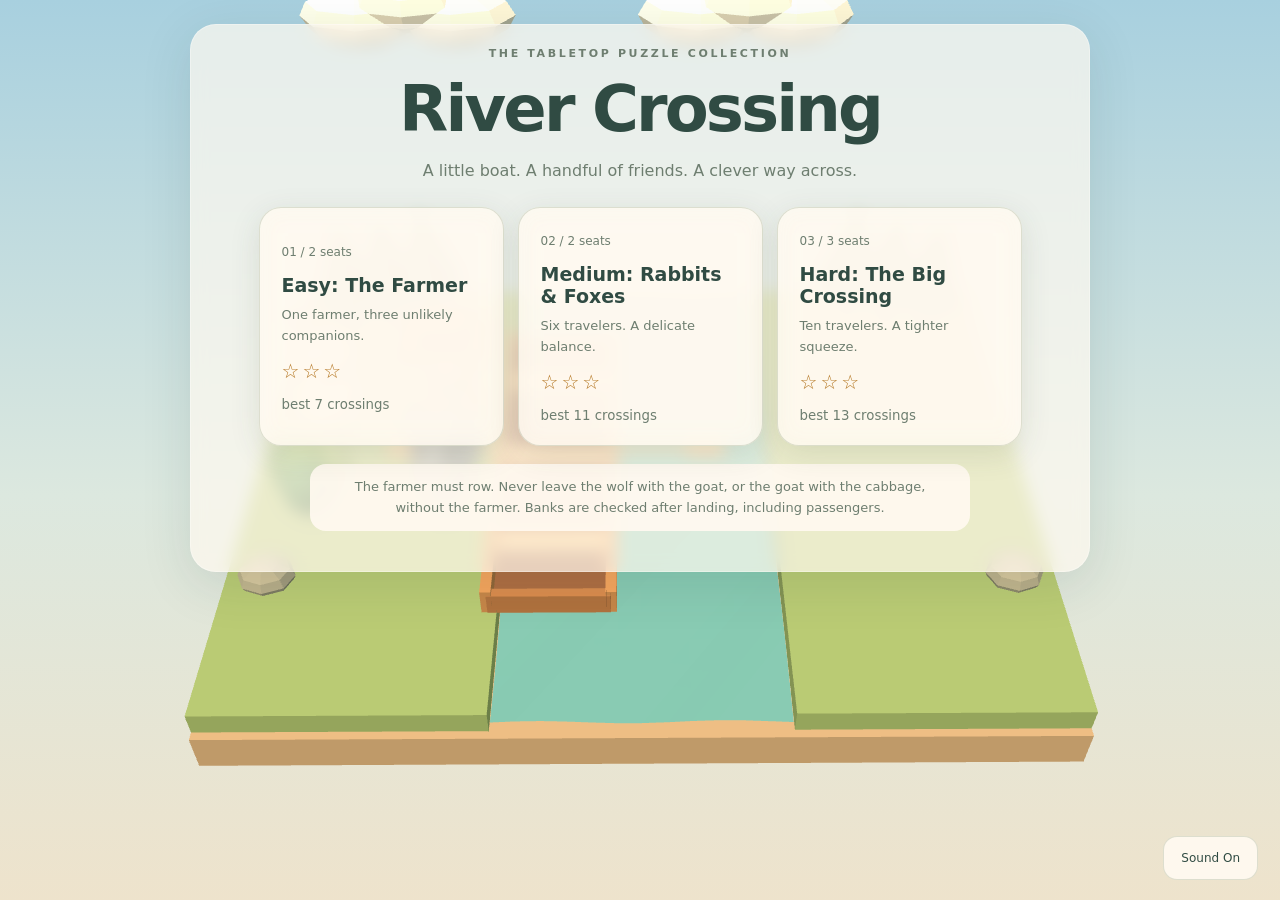
==== river-crossing/index.html @ 41173afe "River Crossing build for GitHub Pages Co-Authored-By: Claude Opus 5.5 <noreply@anthropic.com>" ====
<!doctype html><html lang="zh-TW"><head><meta charset="UTF-8"><meta name="viewport" content="width=device-width,initial-scale=1,viewport-fit=cover"><link rel="icon" href="data:image/svg+xml,%3Csvg xmlns=%27http://www.w3.org/2000/svg%27 viewBox=%270 0 64 64%27%3E%3Cpath fill=%27%2371b9bd%27 d=%27M0 0h64v64H0z%27/%3E%3Cpath fill=%27%23895b3e%27 d=%27M8 34h48L45 49H19z%27/%3E%3Cpath fill=%27%23fff5df%27 d=%27M30 10v21H14z%27/%3E%3C/svg%3E"><title>過河謎題 · River Crossing</title><meta name="description" content="A handmade 3D river-crossing logic puzzle. Three challenges, one little boat."><meta name="theme-color" content="#e9e4d5"><meta property="og:title" content="過河謎題 · River Crossing"><meta property="og:description" content="Three original tabletop adventures in logic."><meta property="og:type" content="website">  <script type="module" crossorigin src="./assets/index-Bd-CsnHm.js"></script>
  <link rel="stylesheet" crossorigin href="./assets/index-BgJKssHk.css">
</head><body><canvas id="scene" aria-label="Interactive river crossing diorama"></canvas><div id="app"></div></body></html>
---- river-crossing/assets/index-BgJKssHk.css ----
:root{color:#304b43;--accent:#426b58;--panel:#fffaf0ed;--muted:#6e7e70;background:#e9e4d5;font-family:ui-rounded,Avenir Next,system-ui,-apple-system,BlinkMacSystemFont,Segoe UI,Roboto,Noto Sans,Ubuntu,Cantarell,Helvetica Neue,sans-serif}*{box-sizing:border-box}html,body{height:100%;min-height:100%}body{margin:0;overflow:hidden}canvas{touch-action:none;display:block;position:fixed;top:0;bottom:0;left:0;right:0}button{font:inherit;cursor:pointer;color:inherit;background:#fffaf0;border:1px solid #506a4930;border-radius:14px;min-width:44px;min-height:44px;padding:10px 17px;transition:transform .15s,background .15s}button:hover{background:#f1e8d4;transform:translateY(-2px)}button:focus-visible{outline-offset:3px;outline:3px solid #dc9844}button:disabled{opacity:.45;cursor:default;transform:none}.primary{background:var(--accent);color:var(--accent-ink);border:0;font-weight:700}.primary:hover{background:var(--accent)}#app{pointer-events:none;position:fixed;top:0;bottom:0;left:0;right:0}#app>*{pointer-events:auto}.eyebrow{letter-spacing:.24em;color:var(--muted);font-size:11px;font-weight:800}h1{letter-spacing:-.045em;margin:14px 0;font-size:clamp(36px,5vw,64px);line-height:1.1}h2{margin:10px 0;font-size:25px}p{color:var(--muted);line-height:1.65}.menu{top:max(24px,env(safe-area-inset-top));text-align:center;max-height:calc(100dvh - 50px);position:absolute;left:5%;right:5%;overflow:auto}.menu .intro{max-width:560px;margin:0 auto 22px}.cards{justify-content:center;gap:14px;display:flex}.card{text-align:left;background:var(--panel);-webkit-backdrop-filter:blur(12px);backdrop-filter:blur(12px);border-radius:22px;width:245px;padding:22px;box-shadow:0 8px 30px #344a3520}.card .number{color:var(--muted);font-size:12px}.card strong{margin:14px 0 8px;font-size:19px;display:block}.card p{margin:0 0 12px;font-size:13px}.stars{color:#b77a29;letter-spacing:3px;font-size:20px}.card small{color:var(--muted);margin-top:14px;display:block}.preview{background:var(--panel);border-radius:16px;max-width:660px;margin:18px auto;padding:12px 20px;font-size:13px}.topbar{top:max(18px,env(safe-area-inset-top));justify-content:space-between;align-items:start;gap:15px;display:flex;position:absolute;left:24px;right:24px}.identity,.toolbar{background:var(--panel);border-radius:20px;padding:14px 18px;box-shadow:0 5px 25px #31493d10}.identity h2{margin:0 0 6px;font-size:20px}.identity span{color:var(--muted);font-size:13px}.toolbar{gap:5px;padding:6px;display:flex}.toolbar button{background:0 0;border:0;padding:8px 12px}.bottom{bottom:max(20px,env(safe-area-inset-bottom));text-align:center;width:min(620px,100% - 32px);position:absolute;left:50%;transform:translate(-50%)}.traveler-list{flex-wrap:wrap;justify-content:center;gap:5px;margin-bottom:12px;display:flex}.traveler-list button{background:var(--panel);padding:6px 10px;font-size:12px}.traveler-list button.selected{background:#dfc68e;border-color:#a77e38}.cross{min-width:210px;min-height:58px;font-size:19px;box-shadow:0 8px 25px #25473530}.help{background:var(--panel);border-radius:10px;margin:10px 0 0;padding:5px;font-size:12px}.hint{background:#fff4cf;border-radius:15px;margin-bottom:12px;padding:12px 18px;font-size:14px;box-shadow:0 4px 15px #58452b20}.toast{color:#805537;background:#fff1d8;border-radius:14px;width:max-content;max-width:90%;padding:12px 20px;position:absolute;top:140px;left:50%;transform:translate(-50%);box-shadow:0 5px 20px #344a3520}.scrim{-webkit-backdrop-filter:blur(4px);backdrop-filter:blur(4px);background:#1b332e66;place-items:center;padding:20px;display:grid;position:absolute;top:0;bottom:0;left:0;right:0}.modal{background:var(--panel);text-align:center;border-radius:28px;width:100%;max-width:470px;padding:32px;box-shadow:0 20px 90px #102c3340}.modal .actions{flex-wrap:wrap;justify-content:center;gap:8px;margin-top:24px;display:flex}.modal .stars{margin:20px;font-size:40px}.sound{right:22px;bottom:max(20px,env(safe-area-inset-bottom));background:var(--panel);font-size:12px;position:absolute}#debug{color:#bdf3d4;pointer-events:none;z-index:8;background:#122b2ede;padding:8px;font:11px monospace;position:fixed;bottom:8px;left:8px}.dark{--panel:#233e43ef;--muted:#b2c4bc;color:#f5eddb;background:#192f38}.dark button{color:#f5eddb;background:#29464b}.dark .primary{background:var(--accent);color:var(--accent-ink)}.dark .hint,.dark .toast{color:#fff4d5;background:#695737}.dark .traveler-list button.selected{background:#76643e}.dark .stars{color:#f1c568}@media (max-width:650px){.menu{top:max(20px,env(safe-area-inset-top));text-align:left;left:16px;right:16px}.menu .intro{margin-bottom:16px;font-size:13px}.menu h1{margin:10px 0;font-size:38px}.cards{flex-direction:column;gap:8px}.card{grid-template-columns:1fr auto;column-gap:12px;width:100%;padding:12px 16px;display:grid}.card .number{display:none}.card strong{margin:0 0 4px;font-size:16px}.card p{grid-column:1;margin:0;font-size:12px}.card .stars{grid-area:1/2;font-size:17px}.card small{grid-area:2/2;margin:0;font-size:11px}.preview{margin:12px 0;padding:9px 12px;font-size:11px}.topbar{left:12px;right:12px;top:max(12px,env(safe-area-inset-top));flex-direction:column;gap:8px}.identity{padding:10px 14px}.identity h2{font-size:17px}.toolbar{padding:3px}.toolbar button{padding:6px 11px;font-size:12px}.bottom{bottom:max(14px,env(safe-area-inset-bottom))}.cross{min-height:54px}.help{font-size:11px}.sound{bottom:auto;right:12px;top:max(12px,env(safe-area-inset-top));padding:8px;font-size:11px}.traveler-list{gap:4px}.traveler-list button{min-height:44px;padding:5px 8px;font-size:11px}.hint{padding:9px;font-size:12px}.modal{padding:24px}.toast{font-size:13px;top:150px}}@media (max-height:540px){.menu h1{margin:6px;font-size:32px}.menu .intro{margin-bottom:8px}.card{padding:12px}.preview{margin:8px auto}.bottom{bottom:8px}.help{display:none}.traveler-list{margin-bottom:5px}.topbar{top:10px}.hint{display:none}}@media (min-width:651px){.topbar{left:max(24px,env(safe-area-inset-left));right:max(24px,env(safe-area-inset-right))}.menu{left:max(5%,env(safe-area-inset-left));right:max(5%,env(safe-area-inset-right))}}body{background:linear-gradient(#a8d0df 0%,#dce8df 55%,#eee3cc 100%)}body.dark{background:linear-gradient(#172a46 0%,#685f7d 55%,#ba8b80 100%)}canvas{bottom:auto}.menu{background:var(--panel);-webkit-backdrop-filter:blur(8px);backdrop-filter:blur(8px);background:color-mix(in srgb,var(--panel) 76%,transparent);border:1px solid #ffffff50;border-radius:26px;max-width:900px;margin:auto;padding:22px;box-shadow:0 12px 50px #233e4320}.card{background:color-mix(in srgb,var(--panel) 80%,transparent)}.sheet-scrim{-webkit-backdrop-filter:none;backdrop-filter:none;background:0 0;place-items:end center;padding:0;pointer-events:none!important}.sheet-scrim .modal{pointer-events:auto;max-width:620px;max-height:40dvh;padding:18px 24px max(18px,env(safe-area-inset-bottom));border-radius:26px 26px 0 0;overflow:auto;box-shadow:0 -8px 35px #102c3325}.sheet-scrim h2{margin:6px 0;font-size:23px}.sheet-scrim p{margin:8px 0;line-height:1.5}.sheet-scrim .actions{margin-top:12px}.sheet-scrim .modal .stars{margin:8px;font-size:28px}@media (max-width:650px){.menu{padding:16px;top:78px}.menu h1{font-size:32px}.menu .intro{margin-bottom:10px}.sheet-scrim .modal{padding:16px}.sheet-scrim .eyebrow{display:none}}.challenge-banner{background:var(--panel);border-radius:18px;margin-bottom:14px;padding:12px}.target-chip{color:var(--accent);margin-top:7px;font-size:12px}.nickname{font-size:13px;display:block}.nickname input,#challenge-link{width:100%;min-height:44px;font:inherit;color:inherit;background:var(--panel);border:1px solid #789387;border-radius:10px;margin:7px 0;padding:10px;display:block}.scrim:not(.sheet-scrim) .modal{max-height:94dvh;overflow:auto}.share-image{object-fit:contain;width:100%;max-height:55dvh;display:block}.download{background:var(--accent);min-width:44px;min-height:44px;color:var(--accent-ink);border-radius:14px;justify-content:center;align-items:center;padding:10px 17px;text-decoration:none;display:inline-flex}.share-image+p{margin:8px 0}.challenge-banner p,.dark .target-chip{color:inherit}
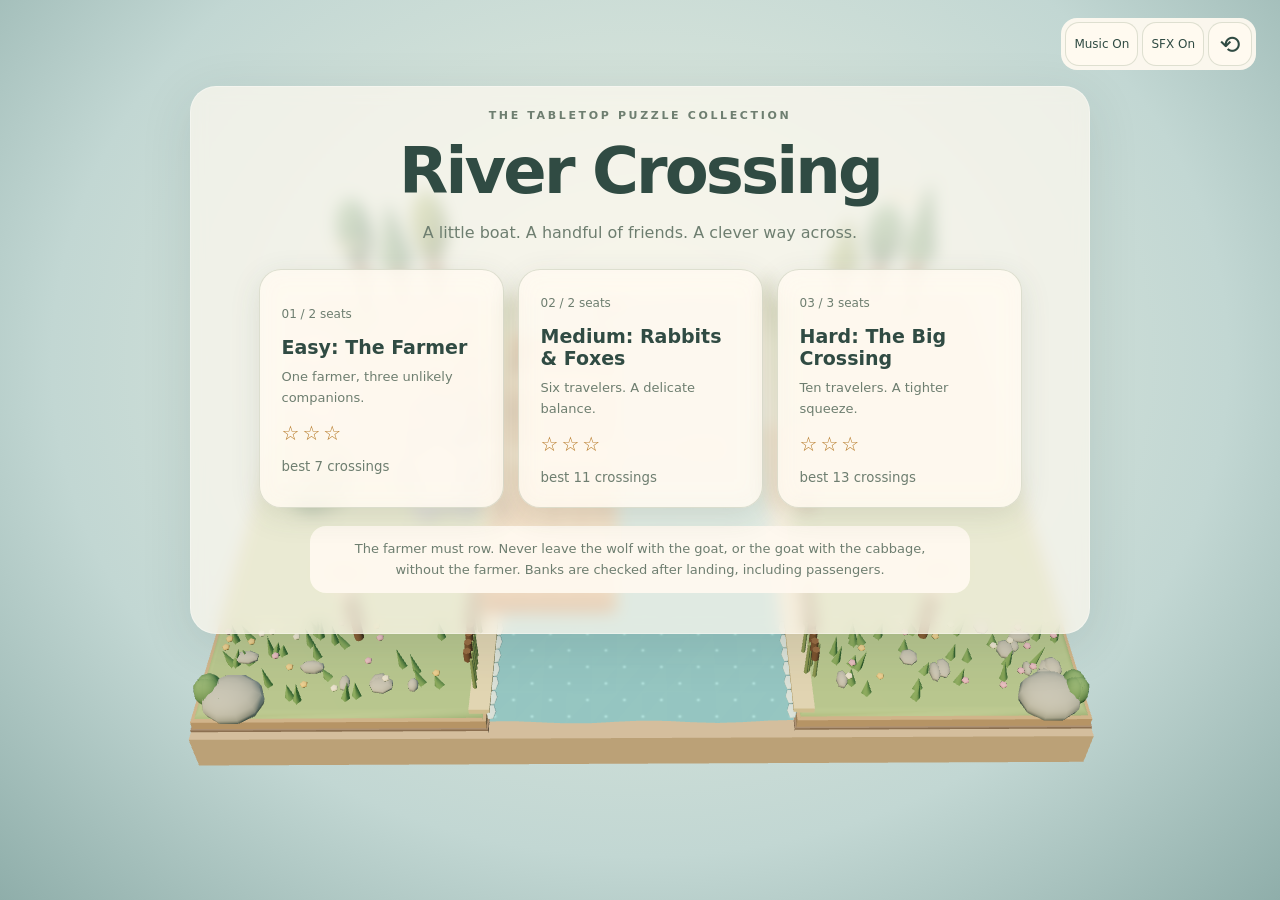
==== commit 367b81cb: "River Crossing: detailed toy art, background music, free camera (APPAI 7e81294) Co-Authored-By: Clau" ====
--- a/river-crossing/index.html
+++ b/river-crossing/index.html
@@ -1,3 +1,3 @@
-<!doctype html><html lang="zh-TW"><head><meta charset="UTF-8"><meta name="viewport" content="width=device-width,initial-scale=1,viewport-fit=cover"><link rel="icon" href="data:image/svg+xml,%3Csvg xmlns=%27http://www.w3.org/2000/svg%27 viewBox=%270 0 64 64%27%3E%3Cpath fill=%27%2371b9bd%27 d=%27M0 0h64v64H0z%27/%3E%3Cpath fill=%27%23895b3e%27 d=%27M8 34h48L45 49H19z%27/%3E%3Cpath fill=%27%23fff5df%27 d=%27M30 10v21H14z%27/%3E%3C/svg%3E"><title>過河謎題 · River Crossing</title><meta name="description" content="A handmade 3D river-crossing logic puzzle. Three challenges, one little boat."><meta name="theme-color" content="#e9e4d5"><meta property="og:title" content="過河謎題 · River Crossing"><meta property="og:description" content="Three original tabletop adventures in logic."><meta property="og:type" content="website">  <script type="module" crossorigin src="./assets/index-Bd-CsnHm.js"></script>
-  <link rel="stylesheet" crossorigin href="./assets/index-BgJKssHk.css">
+<!doctype html><html lang="zh-TW"><head><meta charset="UTF-8"><meta name="viewport" content="width=device-width,initial-scale=1,viewport-fit=cover"><link rel="icon" href="data:image/svg+xml,%3Csvg xmlns=%27http://www.w3.org/2000/svg%27 viewBox=%270 0 64 64%27%3E%3Cpath fill=%27%2371b9bd%27 d=%27M0 0h64v64H0z%27/%3E%3Cpath fill=%27%23895b3e%27 d=%27M8 34h48L45 49H19z%27/%3E%3Cpath fill=%27%23fff5df%27 d=%27M30 10v21H14z%27/%3E%3C/svg%3E"><title>過河謎題 · River Crossing</title><meta name="description" content="A handmade 3D river-crossing logic puzzle. Three challenges, one little boat."><meta name="theme-color" content="#e9e4d5"><meta property="og:title" content="過河謎題 · River Crossing"><meta property="og:description" content="Three original tabletop adventures in logic."><meta property="og:type" content="website">  <script type="module" crossorigin src="./assets/index-Bl9h_YrC.js"></script>
+  <link rel="stylesheet" crossorigin href="./assets/index-BcXbVdBb.css">
 </head><body><canvas id="scene" aria-label="Interactive river crossing diorama"></canvas><div id="app"></div></body></html>
--- a/river-crossing/assets/index-BcXbVdBb.css
+++ b/river-crossing/assets/index-BcXbVdBb.css
@@ -0,0 +1 @@
+:root{color:#304b43;--accent:#426b58;--panel:#fffaf0ed;--muted:#6e7e70;background:#e9e4d5;font-family:ui-rounded,Avenir Next,system-ui,-apple-system,BlinkMacSystemFont,Segoe UI,Roboto,Noto Sans,Ubuntu,Cantarell,Helvetica Neue,sans-serif}*{box-sizing:border-box}html,body{height:100%;min-height:100%}body{margin:0;overflow:hidden}canvas{touch-action:none;display:block;position:fixed;top:0;bottom:0;left:0;right:0}button{font:inherit;cursor:pointer;color:inherit;background:#fffaf0;border:1px solid #506a4930;border-radius:14px;min-width:44px;min-height:44px;padding:10px 17px;transition:transform .15s,background .15s}button:hover{background:#f1e8d4;transform:translateY(-2px)}button:focus-visible{outline-offset:3px;outline:3px solid #dc9844}button:disabled{opacity:.45;cursor:default;transform:none}.primary{background:var(--accent);color:var(--accent-ink);border:0;font-weight:700}.primary:hover{background:var(--accent)}#app{pointer-events:none;position:fixed;top:0;bottom:0;left:0;right:0}#app>*{pointer-events:auto}.eyebrow{letter-spacing:.24em;color:var(--muted);font-size:11px;font-weight:800}h1{letter-spacing:-.045em;margin:14px 0;font-size:clamp(36px,5vw,64px);line-height:1.1}h2{margin:10px 0;font-size:25px}p{color:var(--muted);line-height:1.65}.menu{top:max(24px,env(safe-area-inset-top));text-align:center;max-height:calc(100dvh - 50px);position:absolute;left:5%;right:5%;overflow:auto}.menu .intro{max-width:560px;margin:0 auto 22px}.cards{justify-content:center;gap:14px;display:flex}.card{text-align:left;background:var(--panel);-webkit-backdrop-filter:blur(12px);backdrop-filter:blur(12px);border-radius:22px;width:245px;padding:22px;box-shadow:0 8px 30px #344a3520}.card .number{color:var(--muted);font-size:12px}.card strong{margin:14px 0 8px;font-size:19px;display:block}.card p{margin:0 0 12px;font-size:13px}.stars{color:#b77a29;letter-spacing:3px;font-size:20px}.card small{color:var(--muted);margin-top:14px;display:block}.preview{background:var(--panel);border-radius:16px;max-width:660px;margin:18px auto;padding:12px 20px;font-size:13px}.topbar{top:max(18px,env(safe-area-inset-top));justify-content:space-between;align-items:start;gap:15px;display:flex;position:absolute;left:24px;right:24px}.identity,.toolbar{background:var(--panel);border-radius:20px;padding:14px 18px;box-shadow:0 5px 25px #31493d10}.identity h2{margin:0 0 6px;font-size:20px}.identity span{color:var(--muted);font-size:13px}.toolbar{gap:5px;padding:6px;display:flex}.toolbar button{background:0 0;border:0;padding:8px 12px}.bottom{bottom:max(20px,env(safe-area-inset-bottom));text-align:center;width:min(620px,100% - 32px);position:absolute;left:50%;transform:translate(-50%)}.traveler-list{flex-wrap:wrap;justify-content:center;gap:5px;margin-bottom:12px;display:flex}.traveler-list button{background:var(--panel);padding:6px 10px;font-size:12px}.traveler-list button.selected{background:#dfc68e;border-color:#a77e38}.cross{min-width:210px;min-height:58px;font-size:19px;box-shadow:0 8px 25px #25473530}.help{background:var(--panel);border-radius:10px;margin:10px 0 0;padding:5px;font-size:12px}.hint{background:#fff4cf;border-radius:15px;margin-bottom:12px;padding:12px 18px;font-size:14px;box-shadow:0 4px 15px #58452b20}.toast{color:#805537;background:#fff1d8;border-radius:14px;width:max-content;max-width:90%;padding:12px 20px;position:absolute;top:140px;left:50%;transform:translate(-50%);box-shadow:0 5px 20px #344a3520}.scrim{-webkit-backdrop-filter:blur(4px);backdrop-filter:blur(4px);background:#1b332e66;place-items:center;padding:20px;display:grid;position:absolute;top:0;bottom:0;left:0;right:0}.modal{background:var(--panel);text-align:center;border-radius:28px;width:100%;max-width:470px;padding:32px;box-shadow:0 20px 90px #102c3340}.modal .actions{flex-wrap:wrap;justify-content:center;gap:8px;margin-top:24px;display:flex}.modal .stars{margin:20px;font-size:40px}.sound{right:22px;bottom:max(20px,env(safe-area-inset-bottom));background:var(--panel);font-size:12px;position:absolute}#debug{color:#bdf3d4;pointer-events:none;z-index:8;background:#122b2ede;padding:8px;font:11px monospace;position:fixed;bottom:8px;left:8px}.dark{--panel:#233e43ef;--muted:#b2c4bc;color:#f5eddb;background:#192f38}.dark button{color:#f5eddb;background:#29464b}.dark .primary{background:var(--accent);color:var(--accent-ink)}.dark .hint,.dark .toast{color:#fff4d5;background:#695737}.dark .traveler-list button.selected{background:#76643e}.dark .stars{color:#f1c568}@media (max-width:650px){.menu{top:max(20px,env(safe-area-inset-top));text-align:left;left:16px;right:16px}.menu .intro{margin-bottom:16px;font-size:13px}.menu h1{margin:10px 0;font-size:38px}.cards{flex-direction:column;gap:8px}.card{grid-template-columns:1fr auto;column-gap:12px;width:100%;padding:12px 16px;display:grid}.card .number{display:none}.card strong{margin:0 0 4px;font-size:16px}.card p{grid-column:1;margin:0;font-size:12px}.card .stars{grid-area:1/2;font-size:17px}.card small{grid-area:2/2;margin:0;font-size:11px}.preview{margin:12px 0;padding:9px 12px;font-size:11px}.topbar{left:12px;right:12px;top:max(12px,env(safe-area-inset-top));flex-direction:column;gap:8px}.identity{padding:10px 14px}.identity h2{font-size:17px}.toolbar{padding:3px}.toolbar button{padding:6px 11px;font-size:12px}.bottom{bottom:max(14px,env(safe-area-inset-bottom))}.cross{min-height:54px}.help{font-size:11px}.sound{bottom:auto;right:12px;top:max(12px,env(safe-area-inset-top));padding:8px;font-size:11px}.traveler-list{gap:4px}.traveler-list button{min-height:44px;padding:5px 8px;font-size:11px}.hint{padding:9px;font-size:12px}.modal{padding:24px}.toast{font-size:13px;top:150px}}@media (max-height:540px){.menu h1{margin:6px;font-size:32px}.menu .intro{margin-bottom:8px}.card{padding:12px}.preview{margin:8px auto}.bottom{bottom:8px}.help{display:none}.traveler-list{margin-bottom:5px}.topbar{top:10px}.hint{display:none}}@media (min-width:651px){.topbar{left:max(24px,env(safe-area-inset-left));right:max(24px,env(safe-area-inset-right))}.menu{left:max(5%,env(safe-area-inset-left));right:max(5%,env(safe-area-inset-right))}}canvas{bottom:auto}.menu{background:var(--panel);-webkit-backdrop-filter:blur(8px);backdrop-filter:blur(8px);background:color-mix(in srgb,var(--panel) 76%,transparent);border:1px solid #ffffff50;border-radius:26px;max-width:900px;margin:auto;padding:22px;box-shadow:0 12px 50px #233e4320}.card{background:color-mix(in srgb,var(--panel) 80%,transparent)}.sheet-scrim{-webkit-backdrop-filter:none;backdrop-filter:none;background:0 0;place-items:end center;padding:0;pointer-events:none!important}.sheet-scrim .modal{pointer-events:auto;max-width:620px;max-height:40dvh;padding:18px 24px max(18px,env(safe-area-inset-bottom));border-radius:26px 26px 0 0;overflow:auto;box-shadow:0 -8px 35px #102c3325}.sheet-scrim h2{margin:6px 0;font-size:23px}.sheet-scrim p{margin:8px 0;line-height:1.5}.sheet-scrim .actions{margin-top:12px}.sheet-scrim .modal .stars{margin:8px;font-size:28px}@media (max-width:650px){.menu{padding:16px;top:78px}.menu h1{font-size:32px}.menu .intro{margin-bottom:10px}.sheet-scrim .modal{padding:16px}.sheet-scrim .eyebrow{display:none}}.challenge-banner{background:var(--panel);border-radius:18px;margin-bottom:14px;padding:12px}.target-chip{color:var(--accent);margin-top:7px;font-size:12px}.nickname{font-size:13px;display:block}.nickname input,#challenge-link{width:100%;min-height:44px;font:inherit;color:inherit;background:var(--panel);border:1px solid #789387;border-radius:10px;margin:7px 0;padding:10px;display:block}.scrim:not(.sheet-scrim) .modal{max-height:94dvh;overflow:auto}.share-image{object-fit:contain;width:100%;max-height:55dvh;display:block}.download{background:var(--accent);min-width:44px;min-height:44px;color:var(--accent-ink);border-radius:14px;justify-content:center;align-items:center;padding:10px 17px;text-decoration:none;display:inline-flex}.share-image+p{margin:8px 0}.challenge-banner p,.dark .target-chip{color:inherit}.sound{min-width:44px;min-height:44px}.sound.music{left:16px;right:auto}body{background:radial-gradient(at 50% 40%,#e8eee1 0%,#c2d7d3 65%,#8faeaa 100%)}body.dark{background:radial-gradient(at 50% 40%,#66627d,#292e47)}@media (max-width:650px){.sound.music{left:auto;right:12px;top:max(62px,calc(env(safe-area-inset-top) + 50px));width:104px}.sound:not(.music){width:104px}.topbar .identity{max-width:calc(100% - 116px);min-height:100px}.menu{padding-top:94px}}.view-tools{top:max(18px,env(safe-area-inset-top));background:var(--panel);border-radius:16px;gap:4px;padding:4px;display:flex;position:absolute;right:24px}.view-tools .sound{width:auto;min-width:44px;min-height:44px;padding:8px;font-size:12px;position:static}.view-tools>button:last-child{padding:4px 10px;font-size:25px}.topbar{right:290px}.menu{max-height:calc(100dvh - 106px);top:86px}@media (max-width:1000px) and (min-width:651px){.topbar{padding-top:62px;right:24px}.menu{top:86px}}@media (max-width:650px){.view-tools{top:max(12px,env(safe-area-inset-top));gap:2px;padding:3px;right:12px}.view-tools .sound{width:auto;padding:6px;font-size:11px;position:static}.topbar{padding-top:60px;right:12px}.topbar .identity{max-width:100%;min-height:0}.menu{max-height:calc(100dvh - 92px);padding-top:16px;top:76px}}
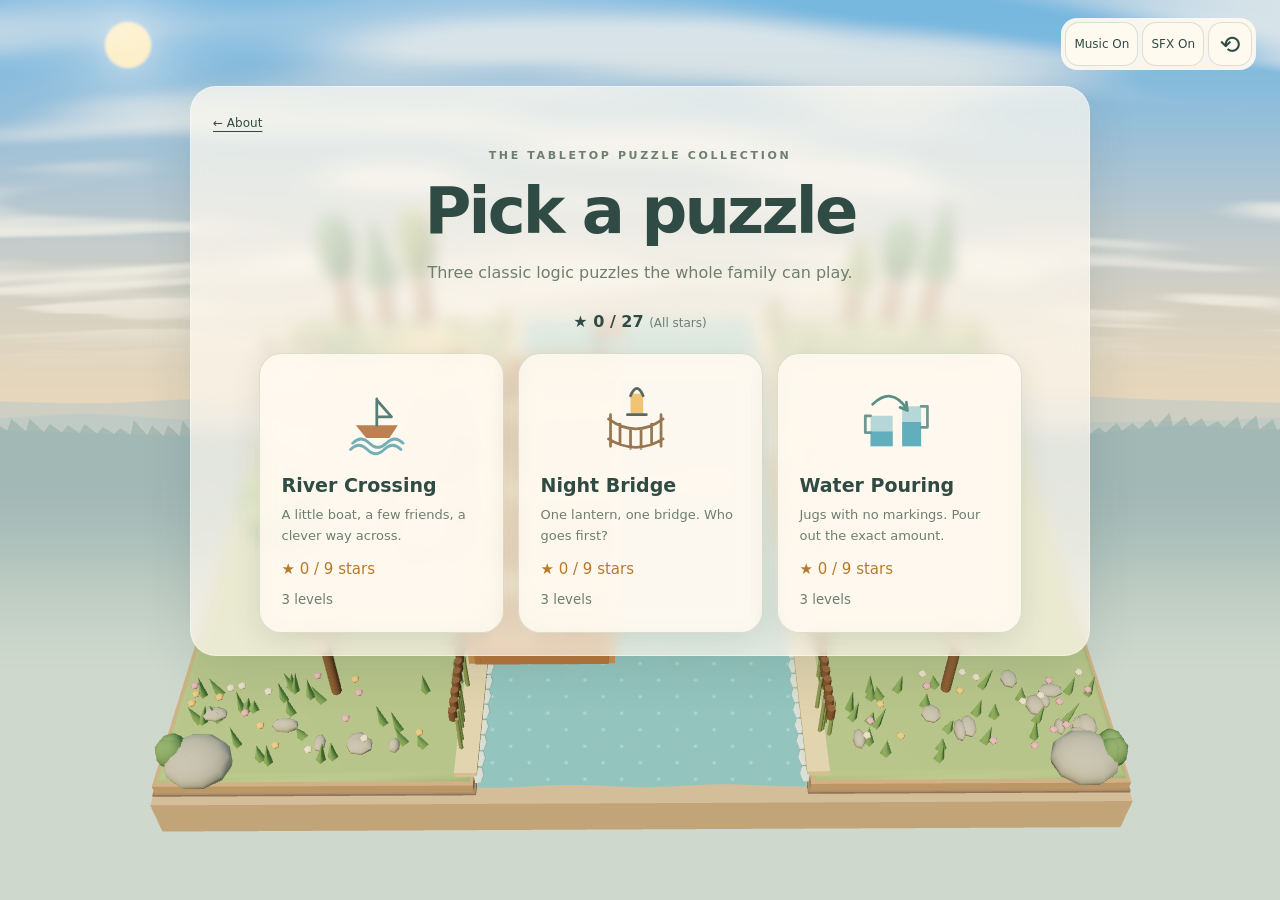
==== commit e1dafe82: "Puzzle collection: home screen, Night Bridge, Water Pouring, richer sky (APPAI 0426d9d)" ====
--- a/river-crossing/index.html
+++ b/river-crossing/index.html
@@ -1,3 +1,4 @@
-<!doctype html><html lang="zh-TW"><head><meta charset="UTF-8"><meta name="viewport" content="width=device-width,initial-scale=1,viewport-fit=cover"><link rel="icon" href="data:image/svg+xml,%3Csvg xmlns=%27http://www.w3.org/2000/svg%27 viewBox=%270 0 64 64%27%3E%3Cpath fill=%27%2371b9bd%27 d=%27M0 0h64v64H0z%27/%3E%3Cpath fill=%27%23895b3e%27 d=%27M8 34h48L45 49H19z%27/%3E%3Cpath fill=%27%23fff5df%27 d=%27M30 10v21H14z%27/%3E%3C/svg%3E"><title>過河謎題 · River Crossing</title><meta name="description" content="A handmade 3D river-crossing logic puzzle. Three challenges, one little boat."><meta name="theme-color" content="#e9e4d5"><meta property="og:title" content="過河謎題 · River Crossing"><meta property="og:description" content="Three original tabletop adventures in logic."><meta property="og:type" content="website">  <script type="module" crossorigin src="./assets/index-Bl9h_YrC.js"></script>
-  <link rel="stylesheet" crossorigin href="./assets/index-BcXbVdBb.css">
-</head><body><canvas id="scene" aria-label="Interactive river crossing diorama"></canvas><div id="app"></div></body></html>
+<!doctype html><html lang="zh-TW"><head><meta charset="UTF-8"><meta name="viewport" content="width=device-width,initial-scale=1,viewport-fit=cover"><link rel="icon" href="data:image/svg+xml,%3Csvg xmlns=%27http://www.w3.org/2000/svg%27 viewBox=%270 0 64 64%27%3E%3Cpath fill=%27%2371b9bd%27 d=%27M0 0h64v64H0z%27/%3E%3Cpath fill=%27%23895b3e%27 d=%27M8 34h48L45 49H19z%27/%3E%3Cpath fill=%27%23fff5df%27 d=%27M30 10v21H14z%27/%3E%3C/svg%3E"><title>桌上謎題 · Tabletop Puzzles</title><meta name="description" content="Three original 3D logic puzzles: River Crossing, Night Bridge and Water Pouring."><meta name="theme-color" content="#e9e4d5"><meta property="og:title" content="桌上謎題 · Tabletop Puzzles"><meta property="og:description" content="Three original tabletop adventures in logic."><meta property="og:type" content="website">  <script type="module" crossorigin src="./assets/index-BTgYqY1a.js"></script>
+  <link rel="modulepreload" crossorigin href="./assets/three-L7Zacm_L.js">
+  <link rel="stylesheet" crossorigin href="./assets/index-DZW6DZzX.css">
+</head><body><canvas id="scene" aria-label="Interactive tabletop puzzle diorama"></canvas><div id="app"></div></body></html>
--- a/river-crossing/assets/index-DZW6DZzX.css
+++ b/river-crossing/assets/index-DZW6DZzX.css
@@ -0,0 +1 @@
+:root{color:#304b43;--accent:#426b58;--panel:#fffaf0ed;--muted:#6e7e70;background:#e9e4d5;font-family:ui-rounded,Avenir Next,system-ui,-apple-system,BlinkMacSystemFont,Segoe UI,Roboto,Noto Sans,Ubuntu,Cantarell,Helvetica Neue,sans-serif}*{box-sizing:border-box}html,body{height:100%;min-height:100%}body{margin:0;overflow:hidden}canvas{touch-action:none;display:block;position:fixed;top:0;bottom:0;left:0;right:0}button{font:inherit;cursor:pointer;color:inherit;background:#fffaf0;border:1px solid #506a4930;border-radius:14px;min-width:44px;min-height:44px;padding:10px 17px;transition:transform .15s,background .15s}button:hover{background:#f1e8d4;transform:translateY(-2px)}button:focus-visible{outline-offset:3px;outline:3px solid #dc9844}button:disabled{opacity:.45;cursor:default;transform:none}.primary{background:var(--accent);color:var(--accent-ink);border:0;font-weight:700}.primary:hover{background:var(--accent)}#app{pointer-events:none;position:fixed;top:0;bottom:0;left:0;right:0}#app>*{pointer-events:auto}.eyebrow{letter-spacing:.24em;color:var(--muted);font-size:11px;font-weight:800}h1{letter-spacing:-.045em;margin:14px 0;font-size:clamp(36px,5vw,64px);line-height:1.1}h2{margin:10px 0;font-size:25px}p{color:var(--muted);line-height:1.65}.menu{top:max(24px,env(safe-area-inset-top));text-align:center;max-height:calc(100dvh - 50px);position:absolute;left:5%;right:5%;overflow:auto}.menu .intro{max-width:560px;margin:0 auto 22px}.cards{justify-content:center;gap:14px;display:flex}.card{text-align:left;background:var(--panel);-webkit-backdrop-filter:blur(12px);backdrop-filter:blur(12px);border-radius:22px;width:245px;padding:22px;box-shadow:0 8px 30px #344a3520}.card .number{color:var(--muted);font-size:12px}.card strong{margin:14px 0 8px;font-size:19px;display:block}.card p{margin:0 0 12px;font-size:13px}.stars{color:#b77a29;letter-spacing:3px;font-size:20px}.card small{color:var(--muted);margin-top:14px;display:block}.preview{background:var(--panel);border-radius:16px;max-width:660px;margin:18px auto;padding:12px 20px;font-size:13px}.topbar{top:max(18px,env(safe-area-inset-top));justify-content:space-between;align-items:start;gap:15px;display:flex;position:absolute;left:24px;right:24px}.identity,.toolbar{background:var(--panel);border-radius:20px;padding:14px 18px;box-shadow:0 5px 25px #31493d10}.identity h2{margin:0 0 6px;font-size:20px}.identity span{color:var(--muted);font-size:13px}.toolbar{gap:5px;padding:6px;display:flex}.toolbar button{background:0 0;border:0;padding:8px 12px}.bottom{bottom:max(20px,env(safe-area-inset-bottom));text-align:center;width:min(620px,100% - 32px);position:absolute;left:50%;transform:translate(-50%)}.traveler-list{flex-wrap:wrap;justify-content:center;gap:5px;margin-bottom:12px;display:flex}.traveler-list button{background:var(--panel);padding:6px 10px;font-size:12px}.traveler-list button.selected{background:#dfc68e;border-color:#a77e38}.cross{min-width:210px;min-height:58px;font-size:19px;box-shadow:0 8px 25px #25473530}.help{background:var(--panel);border-radius:10px;margin:10px 0 0;padding:5px;font-size:12px}.hint{background:#fff4cf;border-radius:15px;margin-bottom:12px;padding:12px 18px;font-size:14px;box-shadow:0 4px 15px #58452b20}.toast{color:#805537;background:#fff1d8;border-radius:14px;width:max-content;max-width:90%;padding:12px 20px;position:absolute;top:140px;left:50%;transform:translate(-50%);box-shadow:0 5px 20px #344a3520}.scrim{-webkit-backdrop-filter:blur(4px);backdrop-filter:blur(4px);background:#1b332e66;place-items:center;padding:20px;display:grid;position:absolute;top:0;bottom:0;left:0;right:0}.modal{background:var(--panel);text-align:center;border-radius:28px;width:100%;max-width:470px;padding:32px;box-shadow:0 20px 90px #102c3340}.modal .actions{flex-wrap:wrap;justify-content:center;gap:8px;margin-top:24px;display:flex}.modal .stars{margin:20px;font-size:40px}.sound{right:22px;bottom:max(20px,env(safe-area-inset-bottom));background:var(--panel);font-size:12px;position:absolute}#debug{color:#bdf3d4;pointer-events:none;z-index:8;background:#122b2ede;padding:8px;font:11px monospace;position:fixed;bottom:8px;left:8px}.dark{--panel:#233e43ef;--muted:#b2c4bc;color:#f5eddb;background:#192f38}.dark button{color:#f5eddb;background:#29464b}.dark .primary{background:var(--accent);color:var(--accent-ink)}.dark .hint,.dark .toast{color:#fff4d5;background:#695737}.dark .traveler-list button.selected{background:#76643e}.dark .stars{color:#f1c568}@media (max-width:650px){.menu{top:max(20px,env(safe-area-inset-top));text-align:left;left:16px;right:16px}.menu .intro{margin-bottom:16px;font-size:13px}.menu h1{margin:10px 0;font-size:38px}.cards{flex-direction:column;gap:8px}.card{grid-template-columns:1fr auto;column-gap:12px;width:100%;padding:12px 16px;display:grid}.card .number{display:none}.card strong{margin:0 0 4px;font-size:16px}.card p{grid-column:1;margin:0;font-size:12px}.card .stars{grid-area:1/2;font-size:17px}.card small{grid-area:2/2;margin:0;font-size:11px}.preview{margin:12px 0;padding:9px 12px;font-size:11px}.topbar{left:12px;right:12px;top:max(12px,env(safe-area-inset-top));flex-direction:column;gap:8px}.identity{padding:10px 14px}.identity h2{font-size:17px}.toolbar{padding:3px}.toolbar button{padding:6px 11px;font-size:12px}.bottom{bottom:max(14px,env(safe-area-inset-bottom))}.cross{min-height:54px}.help{font-size:11px}.sound{bottom:auto;right:12px;top:max(12px,env(safe-area-inset-top));padding:8px;font-size:11px}.traveler-list{gap:4px}.traveler-list button{min-height:44px;padding:5px 8px;font-size:11px}.hint{padding:9px;font-size:12px}.modal{padding:24px}.toast{font-size:13px;top:150px}}@media (max-height:540px){.menu h1{margin:6px;font-size:32px}.menu .intro{margin-bottom:8px}.card{padding:12px}.preview{margin:8px auto}.bottom{bottom:8px}.help{display:none}.traveler-list{margin-bottom:5px}.topbar{top:10px}.hint{display:none}}@media (min-width:651px){.topbar{left:max(24px,env(safe-area-inset-left));right:max(24px,env(safe-area-inset-right))}.menu{left:max(5%,env(safe-area-inset-left));right:max(5%,env(safe-area-inset-right))}}body,body.dark{background:#e7d7bb}body.night{background:#686781}canvas{bottom:auto}.menu{background:var(--panel);-webkit-backdrop-filter:blur(8px);backdrop-filter:blur(8px);background:color-mix(in srgb,var(--panel) 76%,transparent);border:1px solid #ffffff50;border-radius:26px;max-width:900px;margin:auto;padding:22px;box-shadow:0 12px 50px #233e4320}.card{background:color-mix(in srgb,var(--panel) 80%,transparent)}.sheet-scrim{-webkit-backdrop-filter:none;backdrop-filter:none;background:0 0;place-items:end center;padding:0;pointer-events:none!important}.sheet-scrim .modal{pointer-events:auto;max-width:620px;max-height:40dvh;padding:18px 24px max(18px,env(safe-area-inset-bottom));border-radius:26px 26px 0 0;overflow:auto;box-shadow:0 -8px 35px #102c3325}.sheet-scrim h2{margin:6px 0;font-size:23px}.sheet-scrim p{margin:8px 0;line-height:1.5}.sheet-scrim .actions{margin-top:12px}.sheet-scrim .modal .stars{margin:8px;font-size:28px}@media (max-width:650px){.menu{padding:16px;top:78px}.menu h1{font-size:32px}.menu .intro{margin-bottom:10px}.sheet-scrim .modal{padding:16px}.sheet-scrim .eyebrow{display:none}}.challenge-banner{background:var(--panel);border-radius:18px;margin-bottom:14px;padding:12px}.target-chip{color:var(--accent);margin-top:7px;font-size:12px}.nickname{font-size:13px;display:block}.nickname input,#challenge-link{width:100%;min-height:44px;font:inherit;color:inherit;background:var(--panel);border:1px solid #789387;border-radius:10px;margin:7px 0;padding:10px;display:block}.scrim:not(.sheet-scrim) .modal{max-height:94dvh;overflow:auto}.share-image{object-fit:contain;width:100%;max-height:55dvh;display:block}.download{background:var(--accent);min-width:44px;min-height:44px;color:var(--accent-ink);border-radius:14px;justify-content:center;align-items:center;padding:10px 17px;text-decoration:none;display:inline-flex}.share-image+p{margin:8px 0}.challenge-banner p,.dark .target-chip{color:inherit}.sound{min-width:44px;min-height:44px}.sound.music{left:16px;right:auto}@media (max-width:650px){.sound.music{left:auto;right:12px;top:max(62px,calc(env(safe-area-inset-top) + 50px));width:104px}.sound:not(.music){width:104px}.topbar .identity{max-width:calc(100% - 116px);min-height:100px}.menu{padding-top:94px}}.view-tools{top:max(18px,env(safe-area-inset-top));background:var(--panel);border-radius:16px;gap:4px;padding:4px;display:flex;position:absolute;right:24px}.view-tools .sound{width:auto;min-width:44px;min-height:44px;padding:8px;font-size:12px;position:static}.view-tools>button:last-child{padding:4px 10px;font-size:25px}.topbar{right:290px}.menu{top:max(86px,calc(env(safe-area-inset-top) + 68px));max-height:calc(100dvh - max(86px,calc(env(safe-area-inset-top) + 68px)) - max(20px,env(safe-area-inset-bottom)))}@media (max-width:1000px) and (min-width:651px){.topbar{right:24px;top:max(80px,calc(env(safe-area-inset-top) + 62px))}.menu{top:86px}}@media (max-width:650px){.view-tools{top:max(12px,env(safe-area-inset-top));right:max(12px,env(safe-area-inset-right));gap:2px;padding:3px}.view-tools .sound{width:auto;padding:6px;font-size:11px;position:static}.topbar{left:max(12px,env(safe-area-inset-left));right:max(12px,env(safe-area-inset-right));top:max(72px,calc(env(safe-area-inset-top) + 60px))}.topbar .identity{max-width:100%;min-height:0}.menu{top:max(76px,calc(env(safe-area-inset-top) + 64px));max-height:calc(100dvh - max(76px,calc(env(safe-area-inset-top) + 64px)) - max(16px,env(safe-area-inset-bottom)));padding-top:16px}}.level-heading{align-items:stretch;gap:10px;min-width:0;display:flex}.home{background:var(--panel);flex-direction:column;flex:0 0 64px;justify-content:center;align-items:center;gap:3px;padding:8px;font-size:12px;font-weight:700;display:flex;box-shadow:0 5px 25px #31493d10}.identity{min-width:0}.identity>span{line-height:1.55;display:block}.toolbar{flex-shrink:0}.about-link{width:-moz-fit-content;width:fit-content;min-height:44px;color:inherit;text-underline-offset:4px;align-items:center;margin:-8px 0 4px;font-size:12px;display:flex}.about-link:focus-visible{outline-offset:3px;border-radius:6px;outline:3px solid #dc9844}@media (max-width:650px){.level-heading{gap:8px;width:100%}.home{flex-basis:60px}.identity{flex:1}.identity>span{font-size:12px}}@media (prefers-reduced-motion:reduce){button{transition:none}}.puzzle-card svg{width:76px;height:80px;margin:0 auto 12px;display:block}.puzzle-card .stars{letter-spacing:0;font-size:15px}.puzzle-card{min-height:280px}.total-stars{color:inherit;margin:0 0 18px;font-weight:700}.total-stars small{color:var(--muted);font-size:12px;font-weight:400}.all-puzzles{background:0 0;border:0;margin:-8px 0 4px;padding:8px 0;font-size:13px;display:block}.loading{background:var(--panel);border-radius:16px;padding:12px 18px;position:absolute;top:45%;left:50%;transform:translate(-50%)}.lantern-gauge{background:#58706c40;border-radius:4px;width:100%;height:6px;margin-top:7px;display:block;overflow:hidden}.lantern-gauge i{background:#9cad66;height:100%;transition:width 80ms;display:block}.lantern-gauge.low i{background:#e1a74b}.goal{margin-top:4px;font-weight:600;display:block}.water-actions{justify-content:center;gap:8px;display:flex}.jug-chip{min-width:104px}.mini-fill{background:#527b7540;border-radius:3px;height:4px;margin-top:5px;display:block;overflow:hidden}.mini-fill i{background:#64aebb;height:100%;display:block}.view-tools>button{min-width:44px;min-height:44px;padding:8px;font-size:12px}.bottom .help{line-height:1.5}.modal{overflow-wrap:anywhere}.traveler-list button{white-space:nowrap}@media (max-width:650px){.puzzle-card{grid-template-columns:60px 1fr auto;gap:4px 10px;min-height:118px;padding:14px 12px}.puzzle-card svg{grid-area:1/1/4;width:56px;height:65px;margin:auto}.puzzle-card strong{grid-area:1/2/auto/4}.puzzle-card p{grid-area:2/2/auto/4}.puzzle-card .stars{grid-area:3/2;font-size:13px}.puzzle-card small{grid-area:3/3}.total-stars{margin-bottom:12px}.view-tools>button{padding:6px;font-size:11px}.traveler-list{max-width:100%}.traveler-list button{min-height:44px;font-size:11px}.jug-chip{min-width:96px}.goal{line-height:1.45}.all-puzzles{margin-top:-4px}.collection .cards{padding-bottom:2px}}@media (min-width:651px) and (max-width:1100px){.topbar{top:max(80px,calc(env(safe-area-inset-top) + 62px));right:24px}}@media (max-width:400px){.bottom .help{font-size:10px}.bottom{width:calc(100% - 24px)}.hint,.traveler-list{margin-bottom:8px}}
